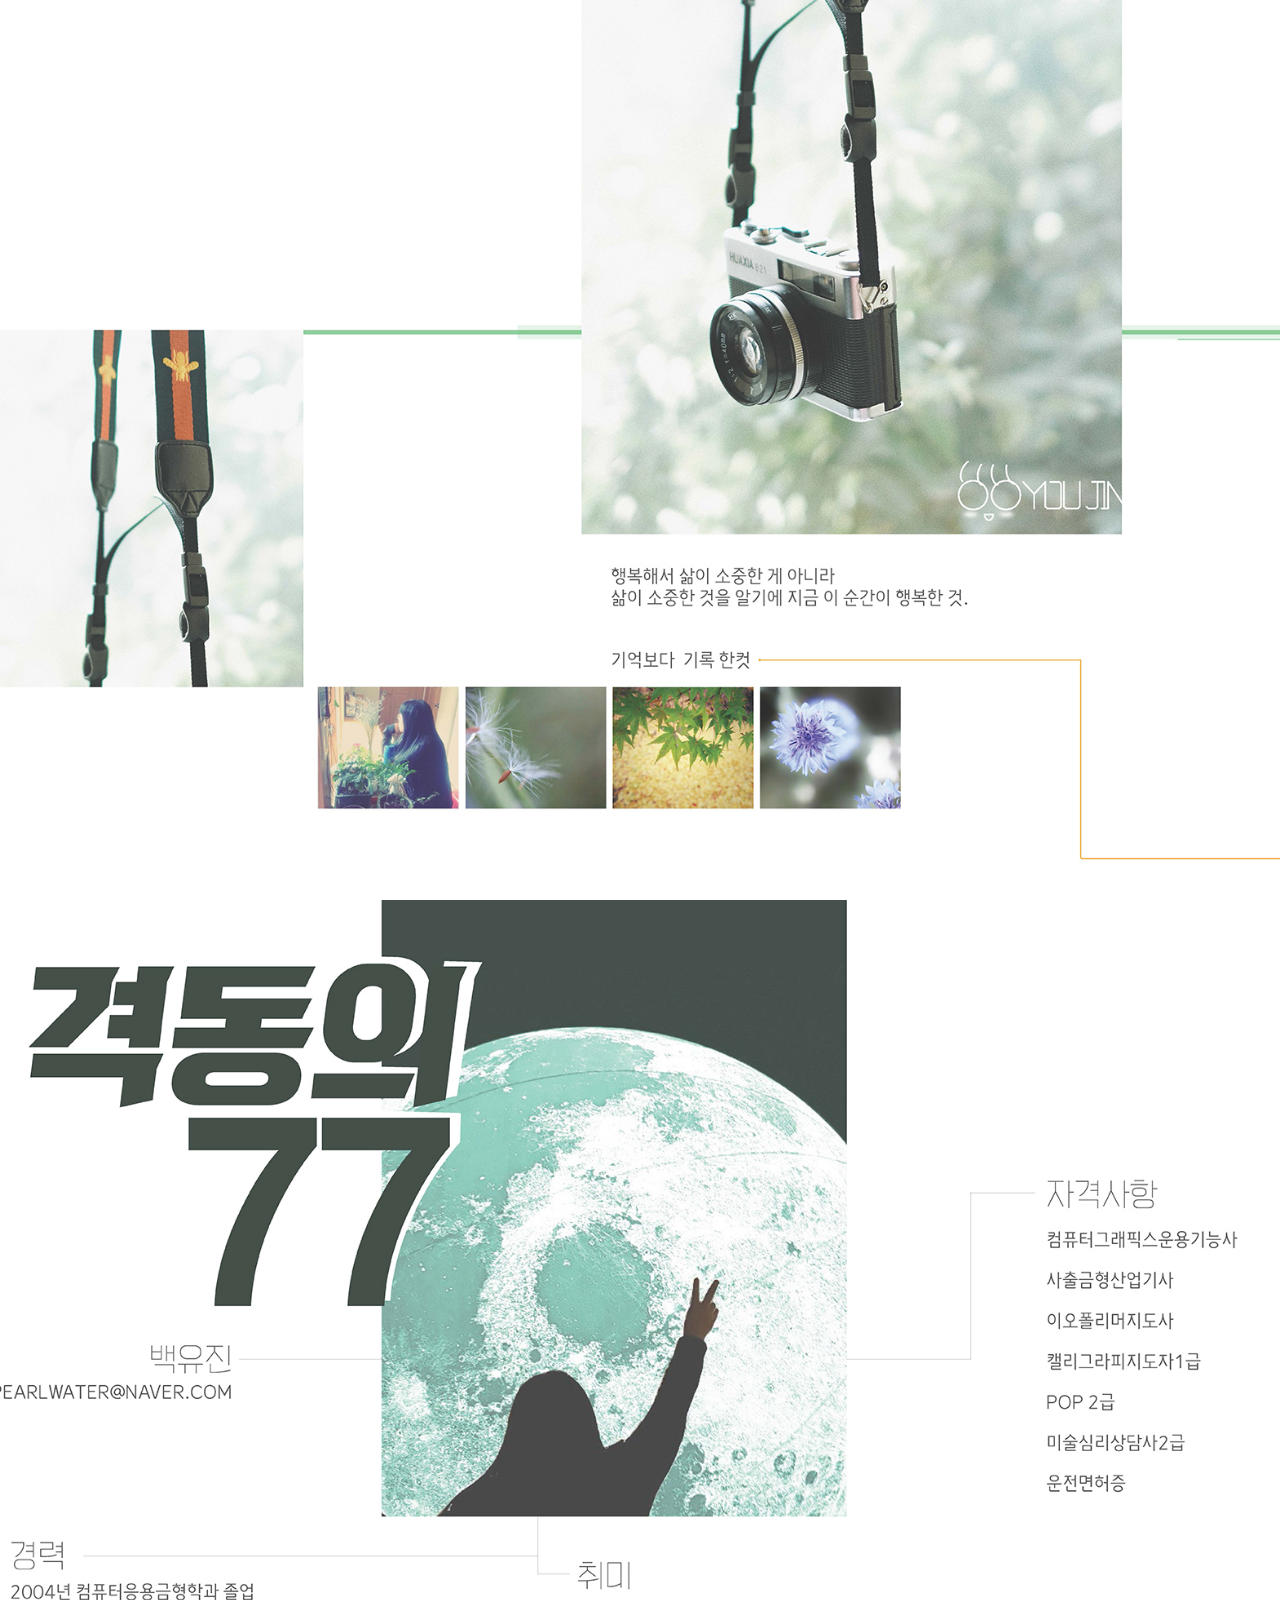
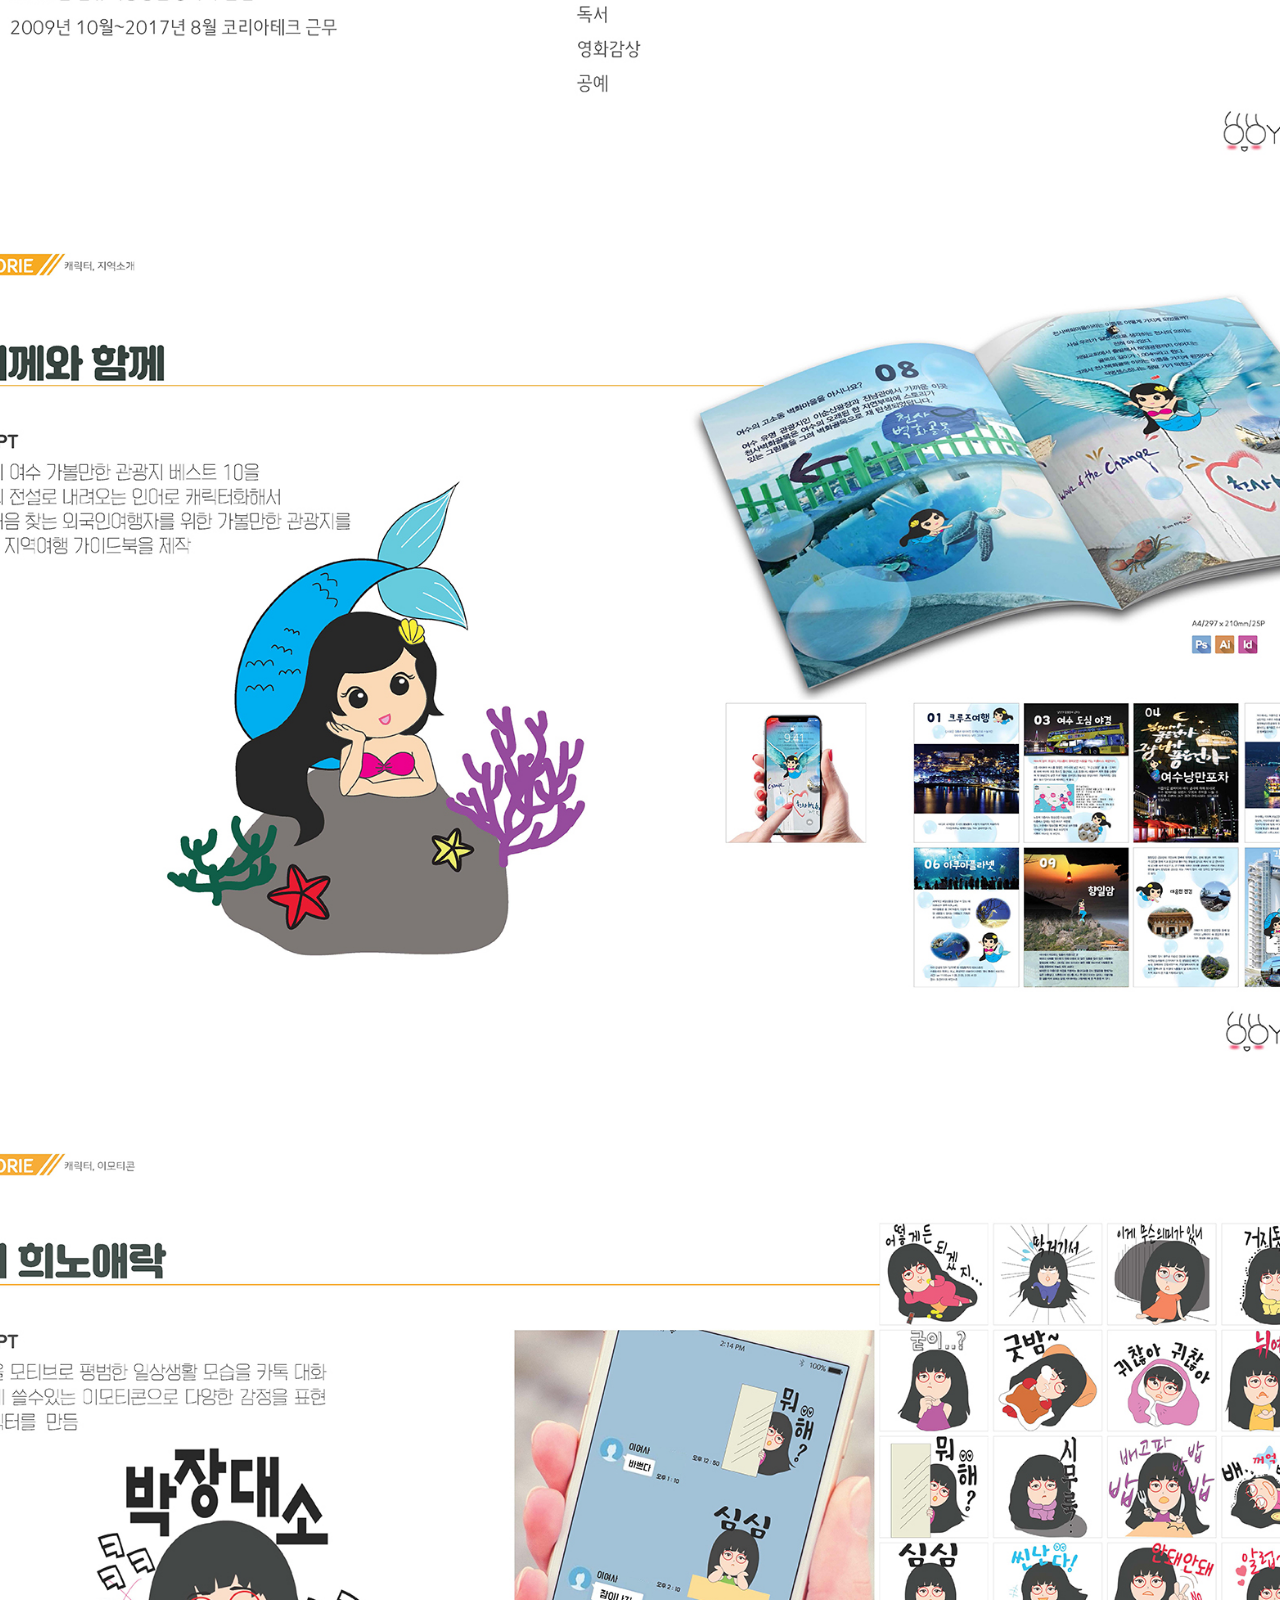
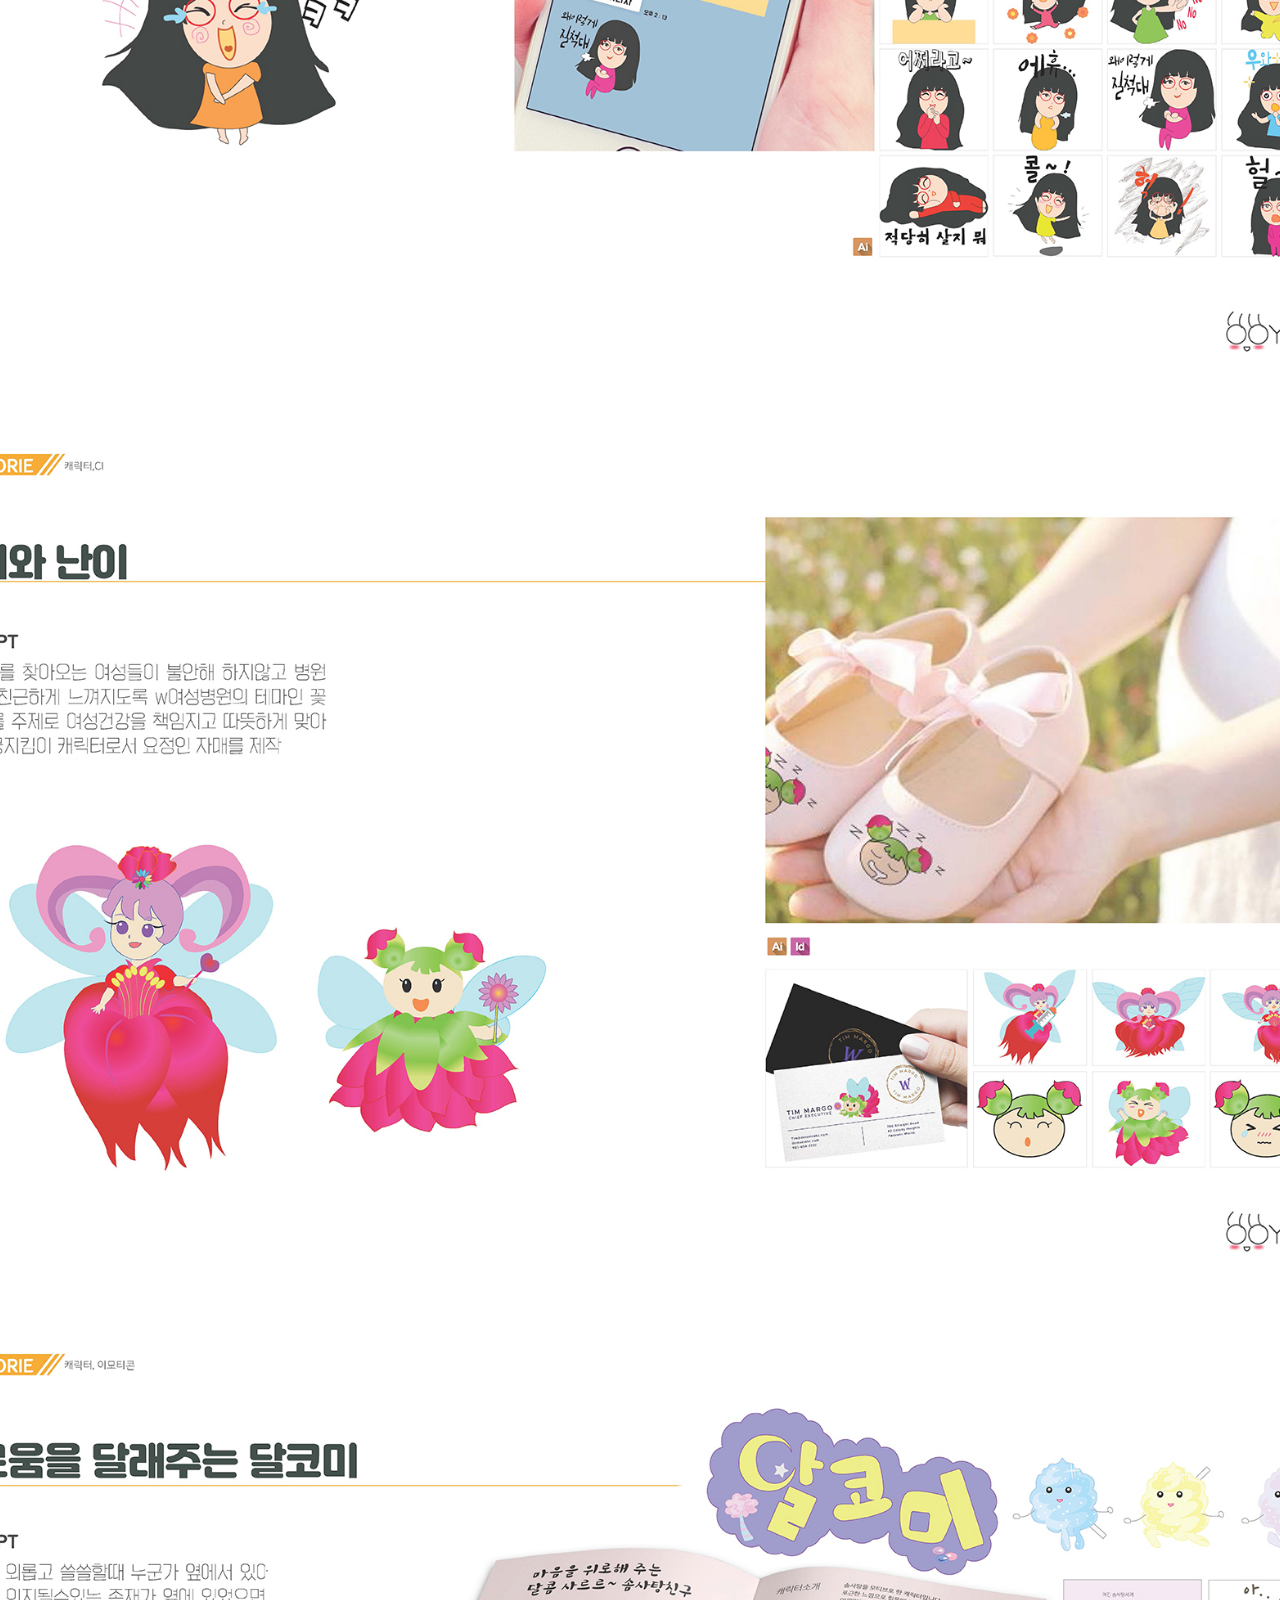
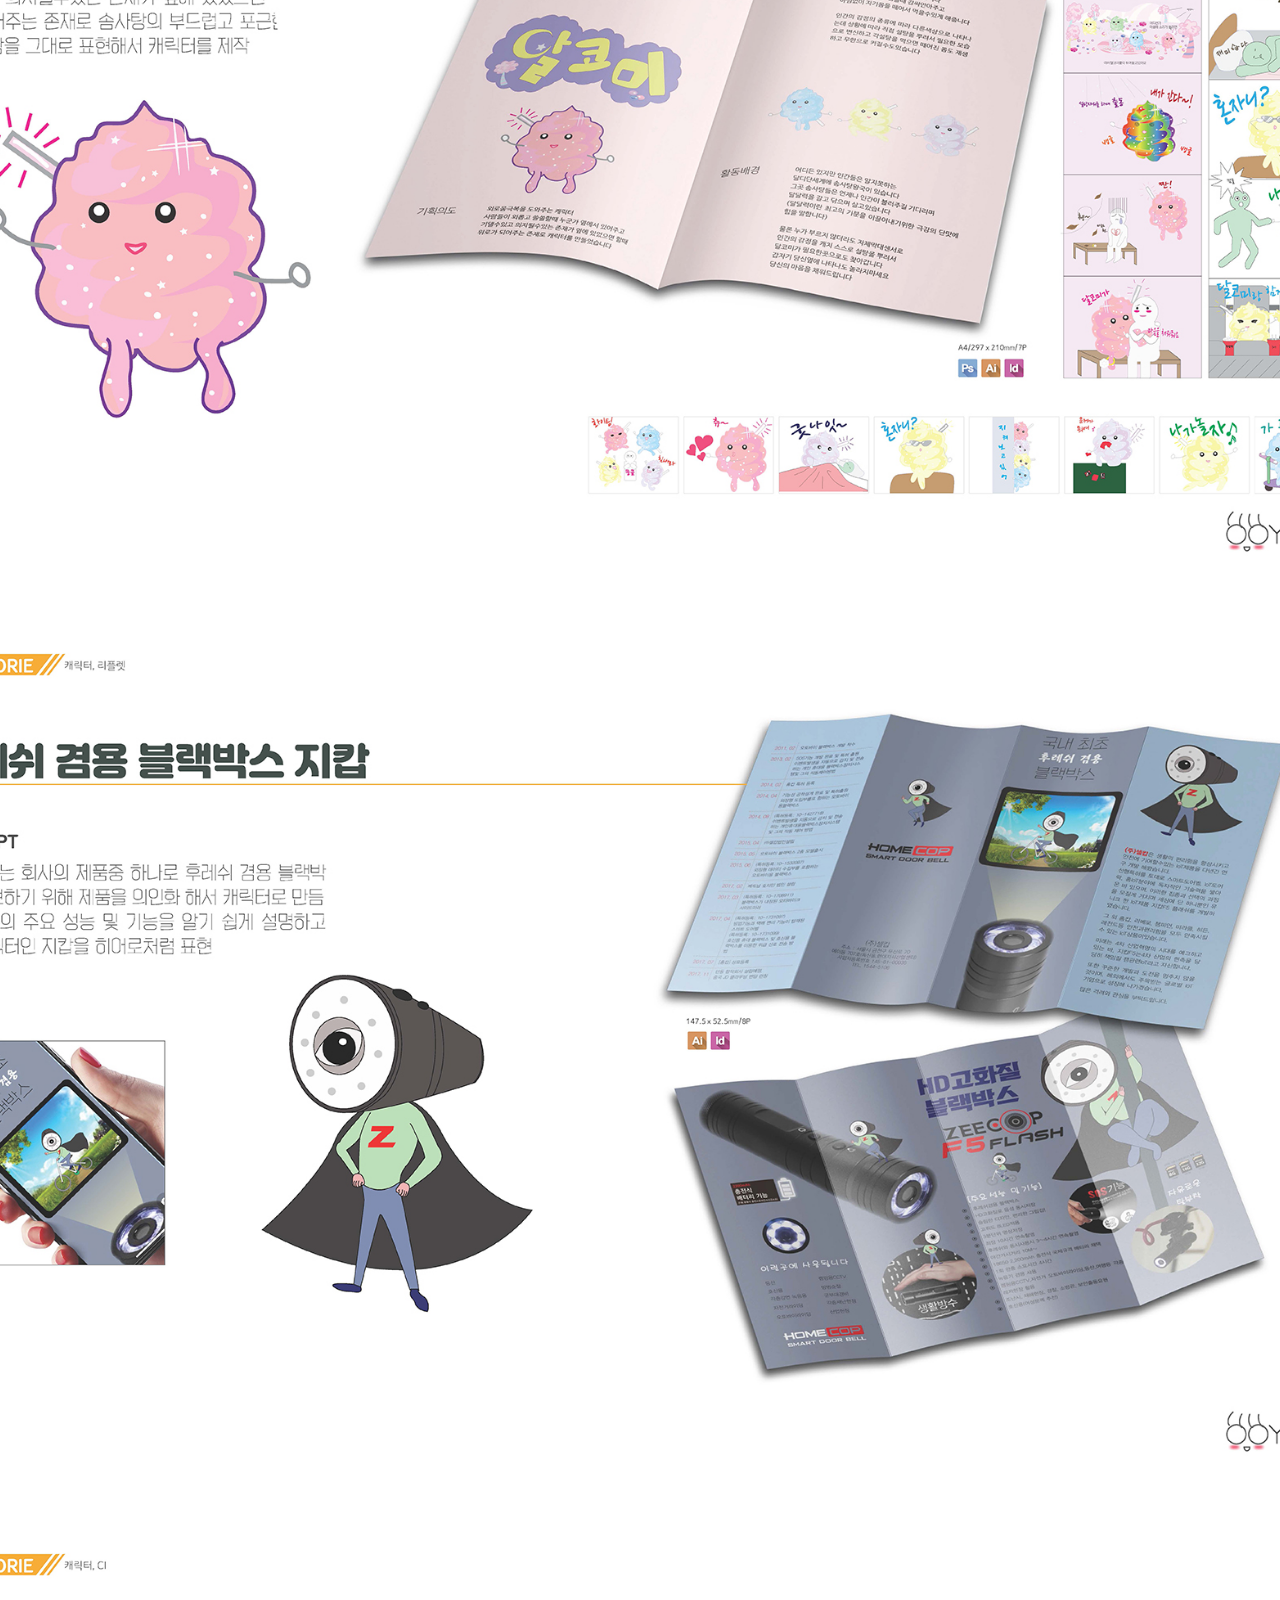
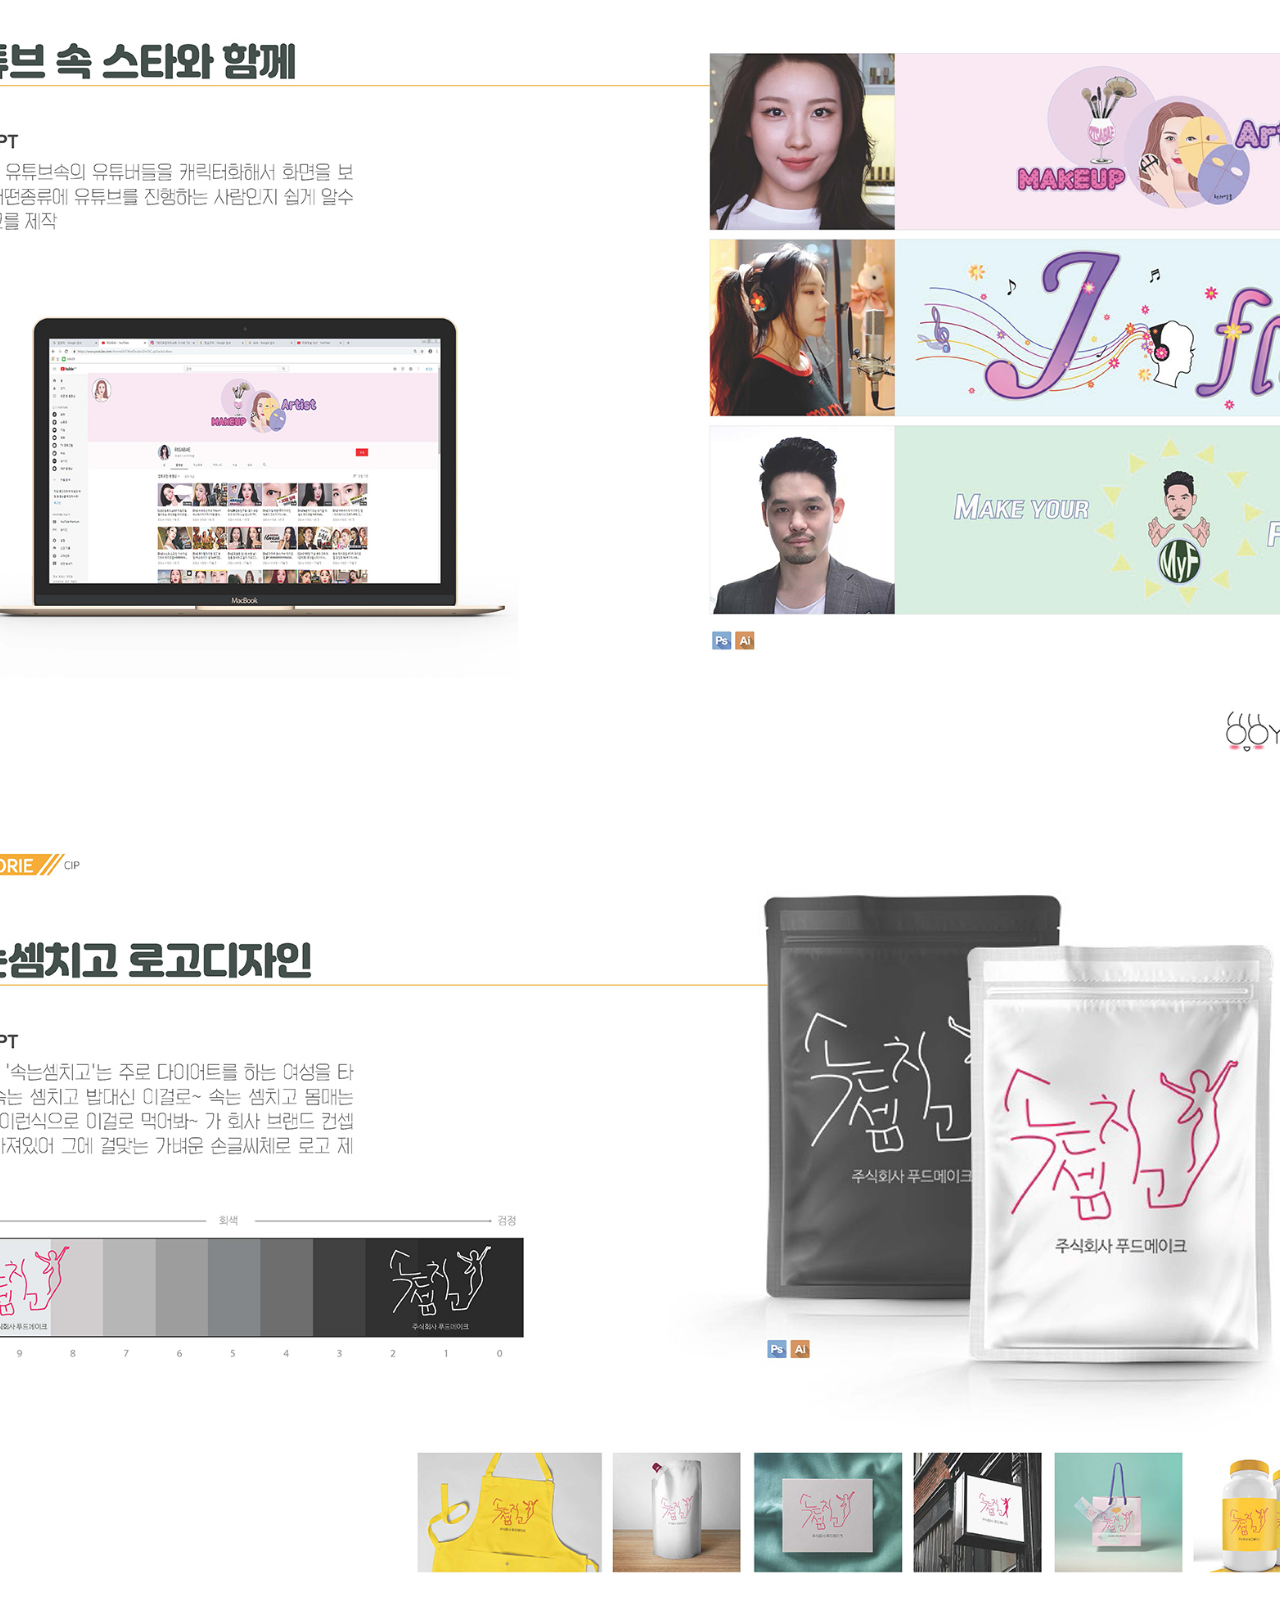
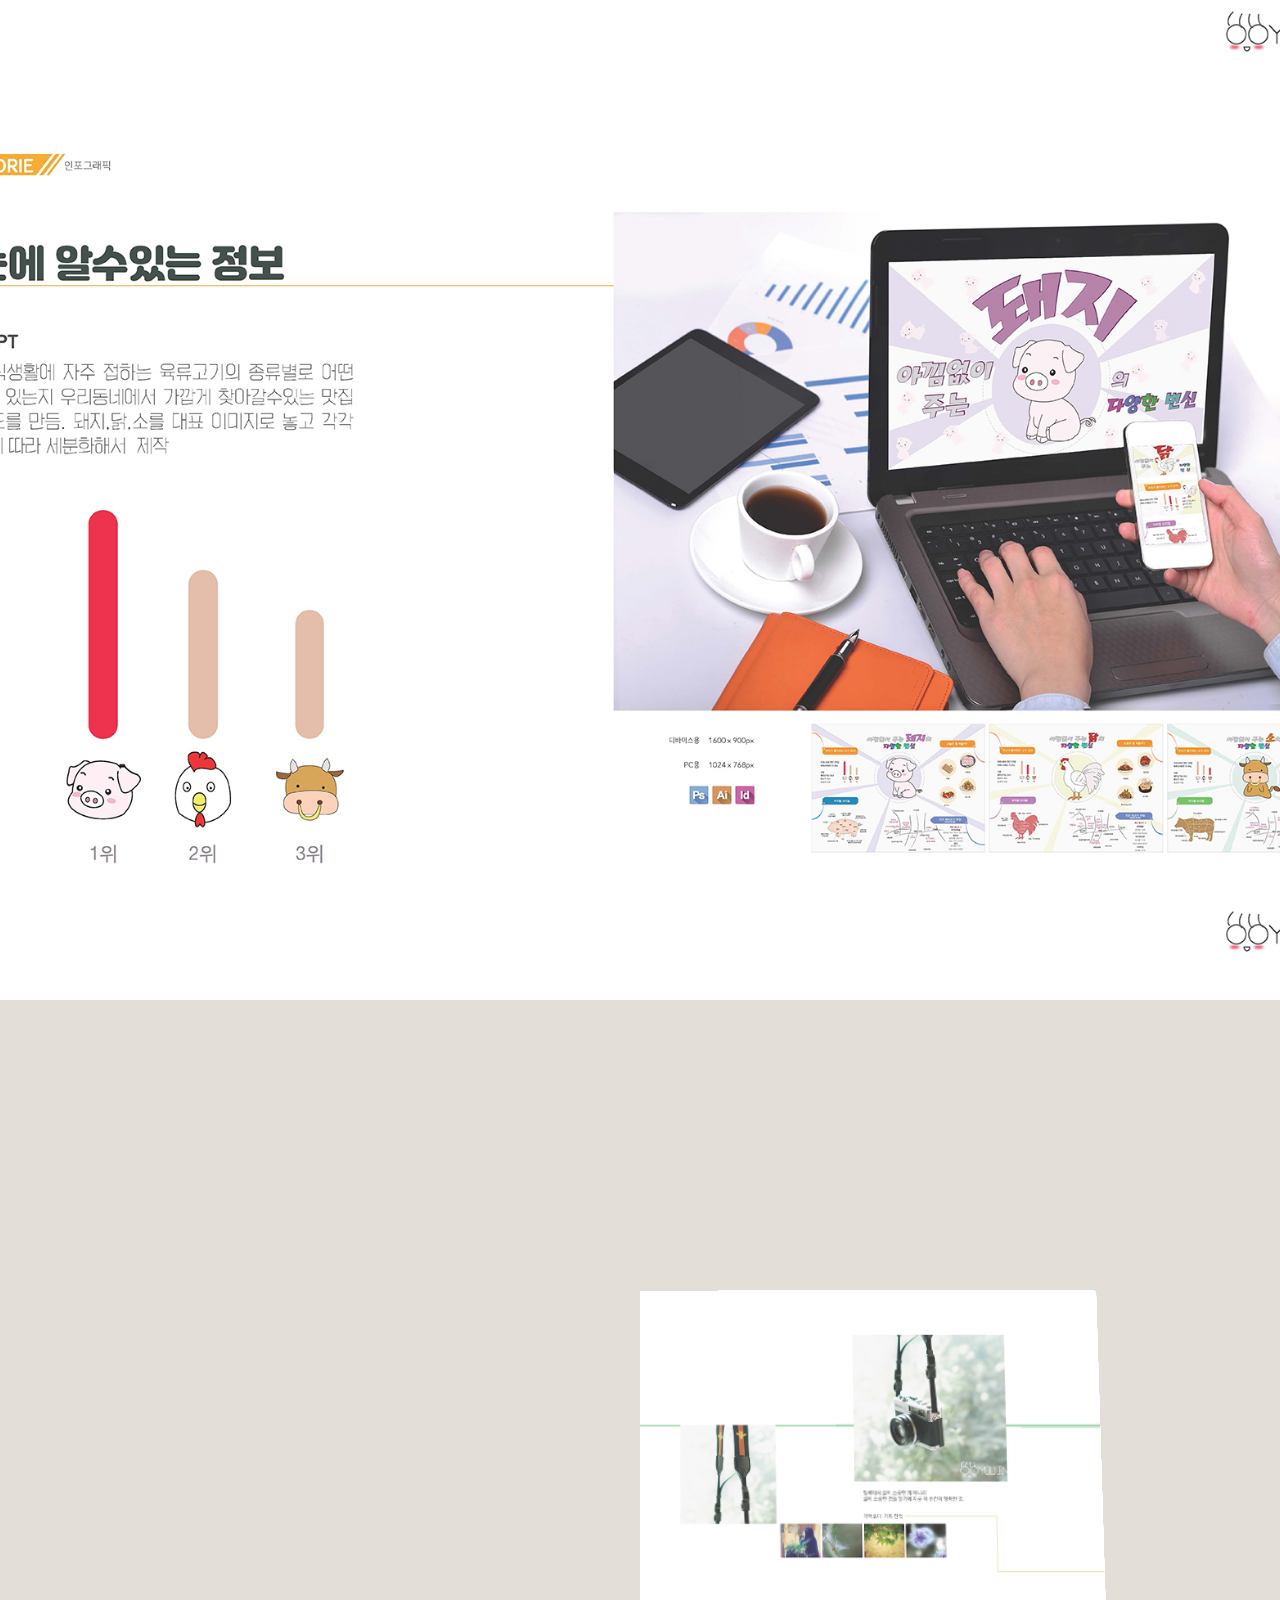
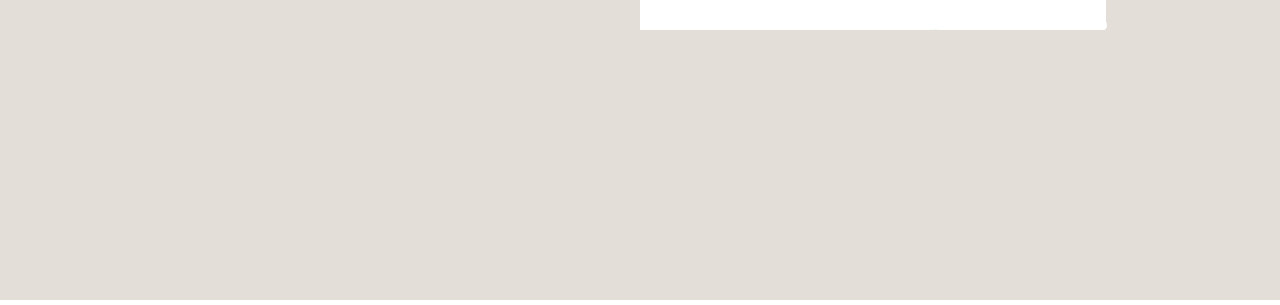
==== index.html @ 965d2ec6 "사이트업로드" ====
<!DOCTYPE html>
<html lang="ko">
<head>
    <meta charset="UTF-8">
    <title>Portfolio Web Book</title>
    <link href="https://fonts.googleapis.com/css?family=Noto+Sans+KR" rel="stylesheet">
    <style>
        *{ margin: 0;padding: 0;}
        body,html{ width: 100%; height: 100%;}
        ul{ list-style: none; }
        a{ text-decoration: none;}
        body{font-family: 'Noto Sans KR', sans-serif;}
        .title{ color: cornflowerblue; text-indent: 68px; pt36px;
        display: none;}
        .page{ width: 100%; height: 100%; background-size: cover;
       /* background-size: 100% 100%; */
    background-repeat: no-repeat; background-position: center center;}
        #page1{ background-image: url("./images/1.jpg")}
        #page2{ background-image: url("./images/2.jpg")}
        #page3{ background-image: url("./images/3.jpg")}
        #page4{ background-image: url("./images/4.jpg")}
        #page5{ background-image: url("./images/5.jpg")}
        #page6{ background-image: url("./images/6.jpg")}
        #page7{ background-image: url("./images/7.jpg")}
        #page8{ background-image: url("./images/8.jpg")}
        #page9{ background-image: url("./images/9.jpg")}
        #page10{ background-image: url("./images/10.jpg")}
        
    </style>
       
</head>
<body>
    <div class="page" id="page1">
        <h1 class="title">Intro</h1>
    </div>
    <div class="page" id="page2">
        <h1 class="title">소개</h1>
    </div>
    <div class="page" id="page3">
        <h1 class="title">여수</h1>
    </div>
    <div class="page" id="page4">
        <h1 class="title">이모티콘</h1>
    </div>
    <div class="page" id="page5">
        <h1 class="title">우미난이</h1>
    </div>
    <div class="page" id="page6">
        <h1 class="title">달코미</h1>
    </div>
    <div class="page" id="page7">
        <h1 class="title">지캅</h1>
    </div>
    <div class="page" id="page8">
        <h1 class="title">유튜브</h1>
    </div>
    <div class="page" id="page9">
        <h1 class="title">CI/BI</h1>
    </div>
    <div class="page" id="page10">
        <h1 class="title">인포그래픽</h1>       
    </div>
    <div class="page" id="page11">
        <h1 class="title">웹북</h1> 
        <iframe src="webbook.html" frameborder="0"
        width="100%" height="100%" allowfullscreen 
        scrolling="no"></iframe>      
    </div>
    <script src="jquery-latest.js"></script>
    <script src="par.js"></script>
</body>
</html>
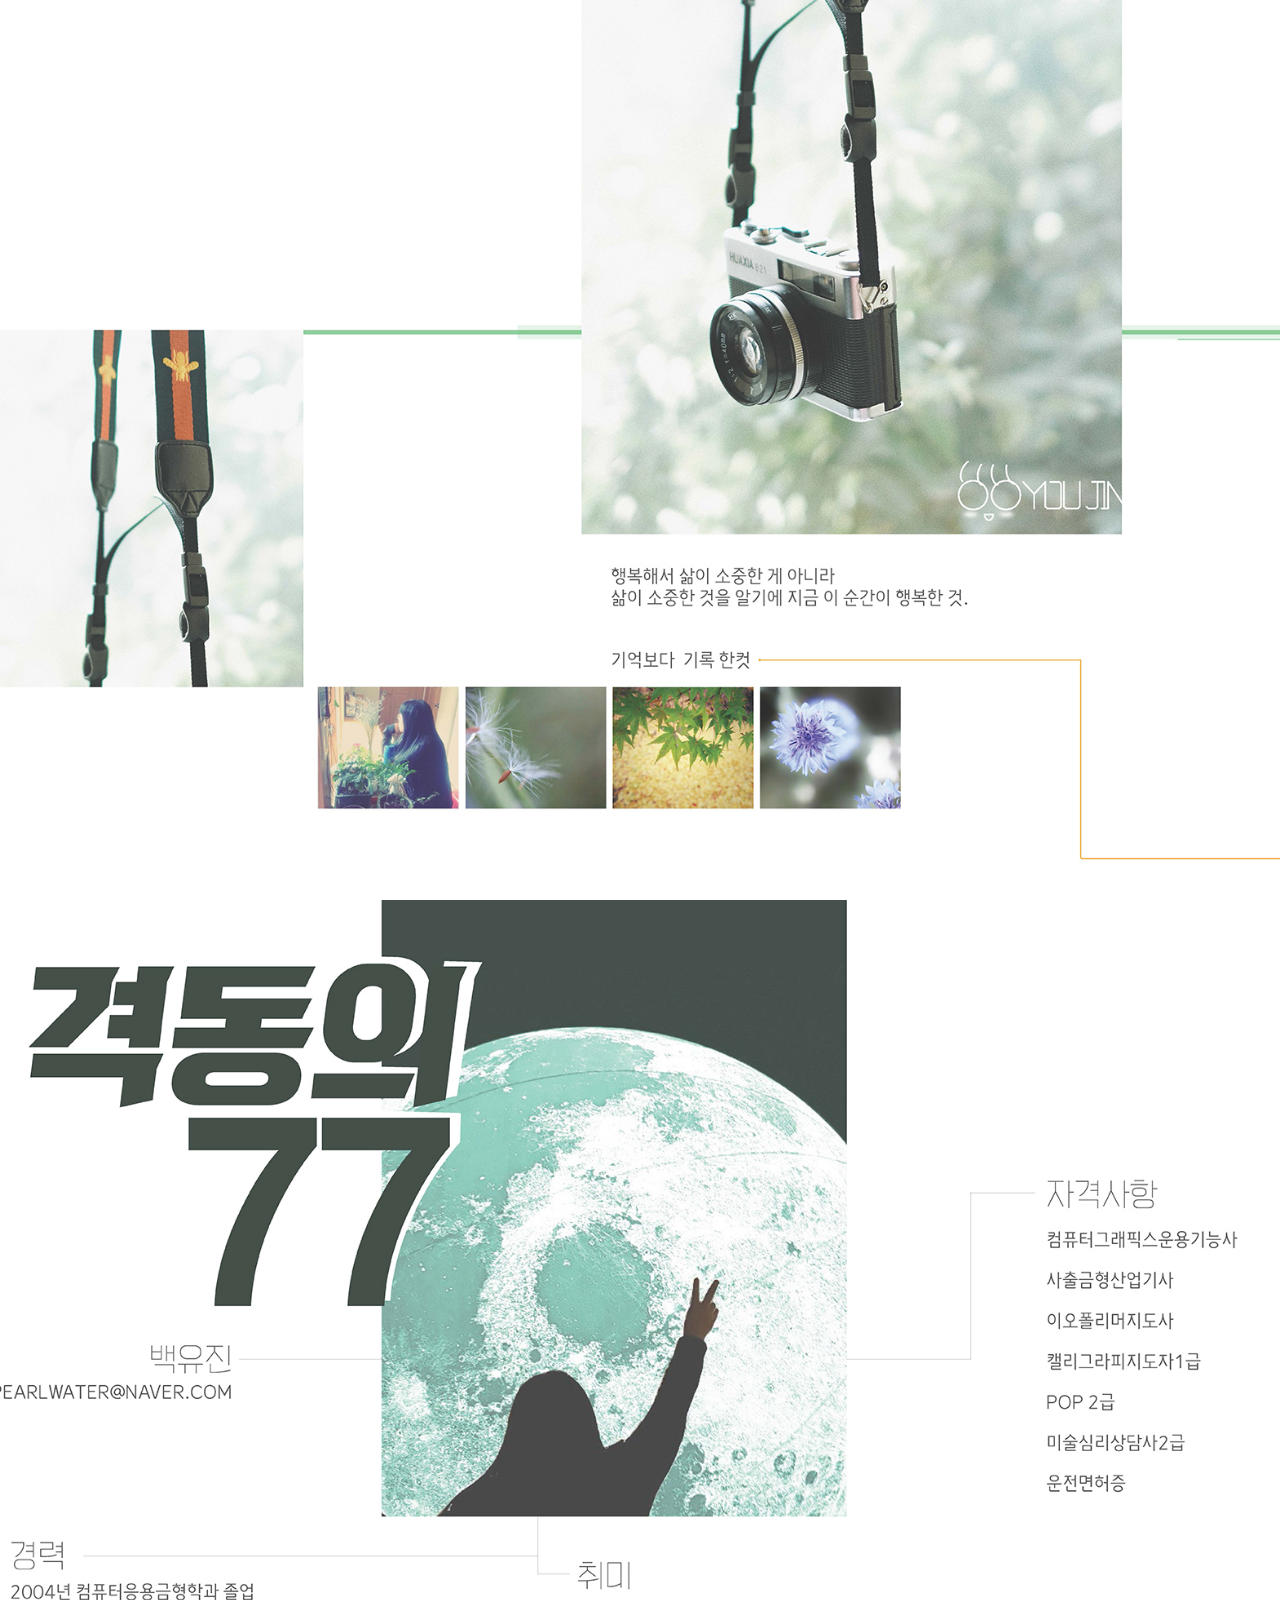
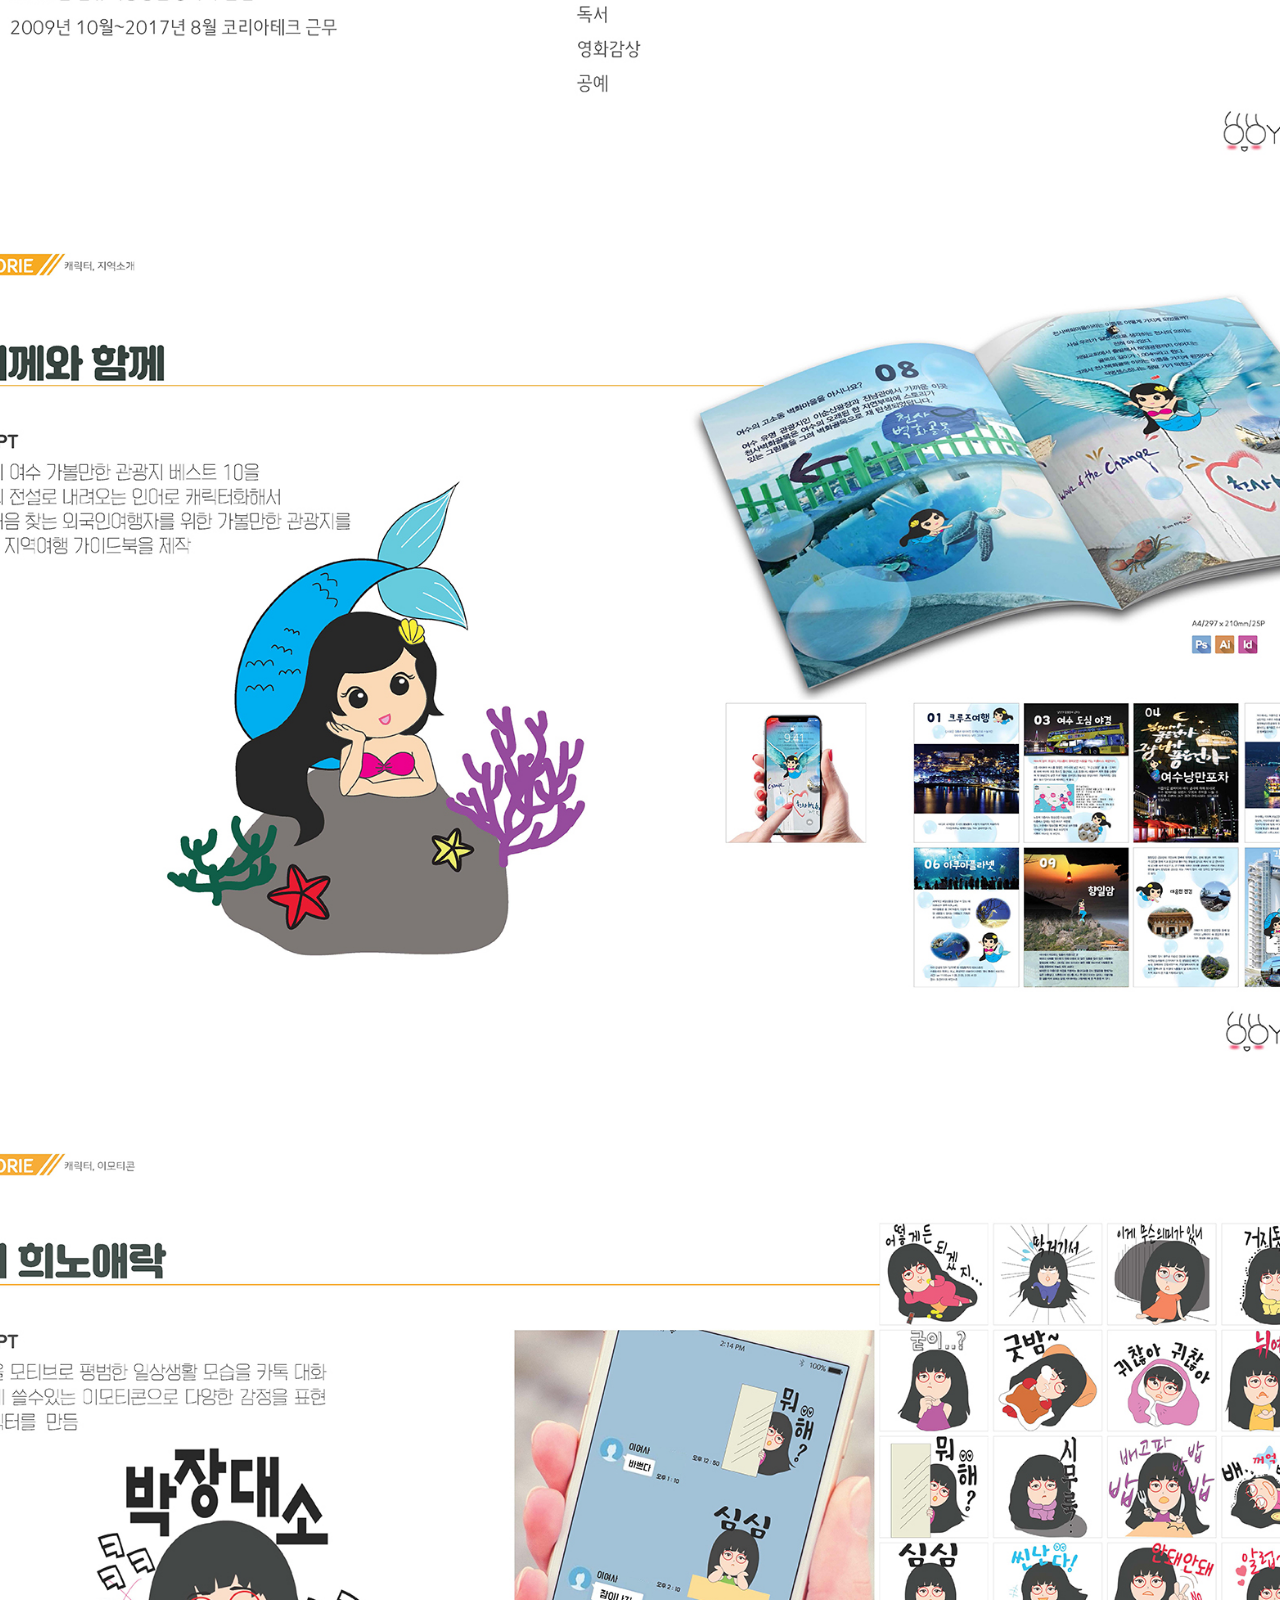
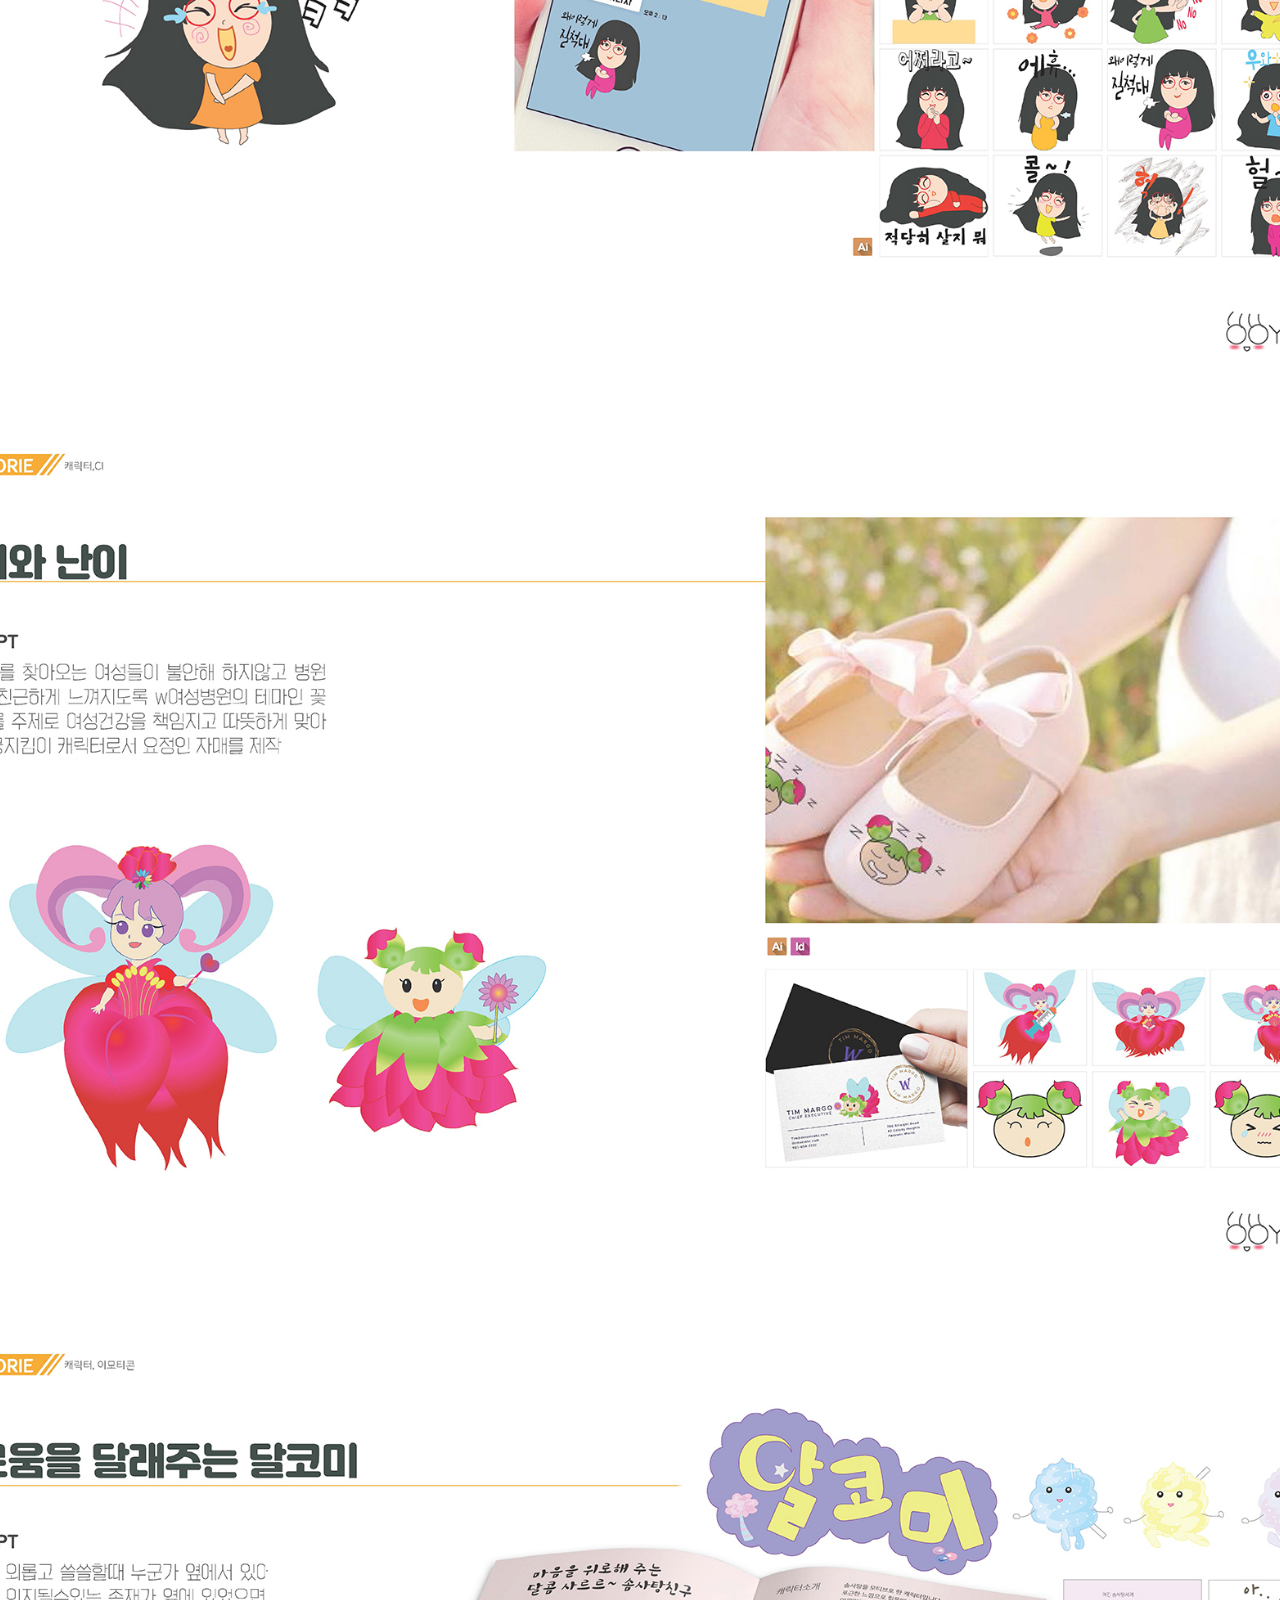
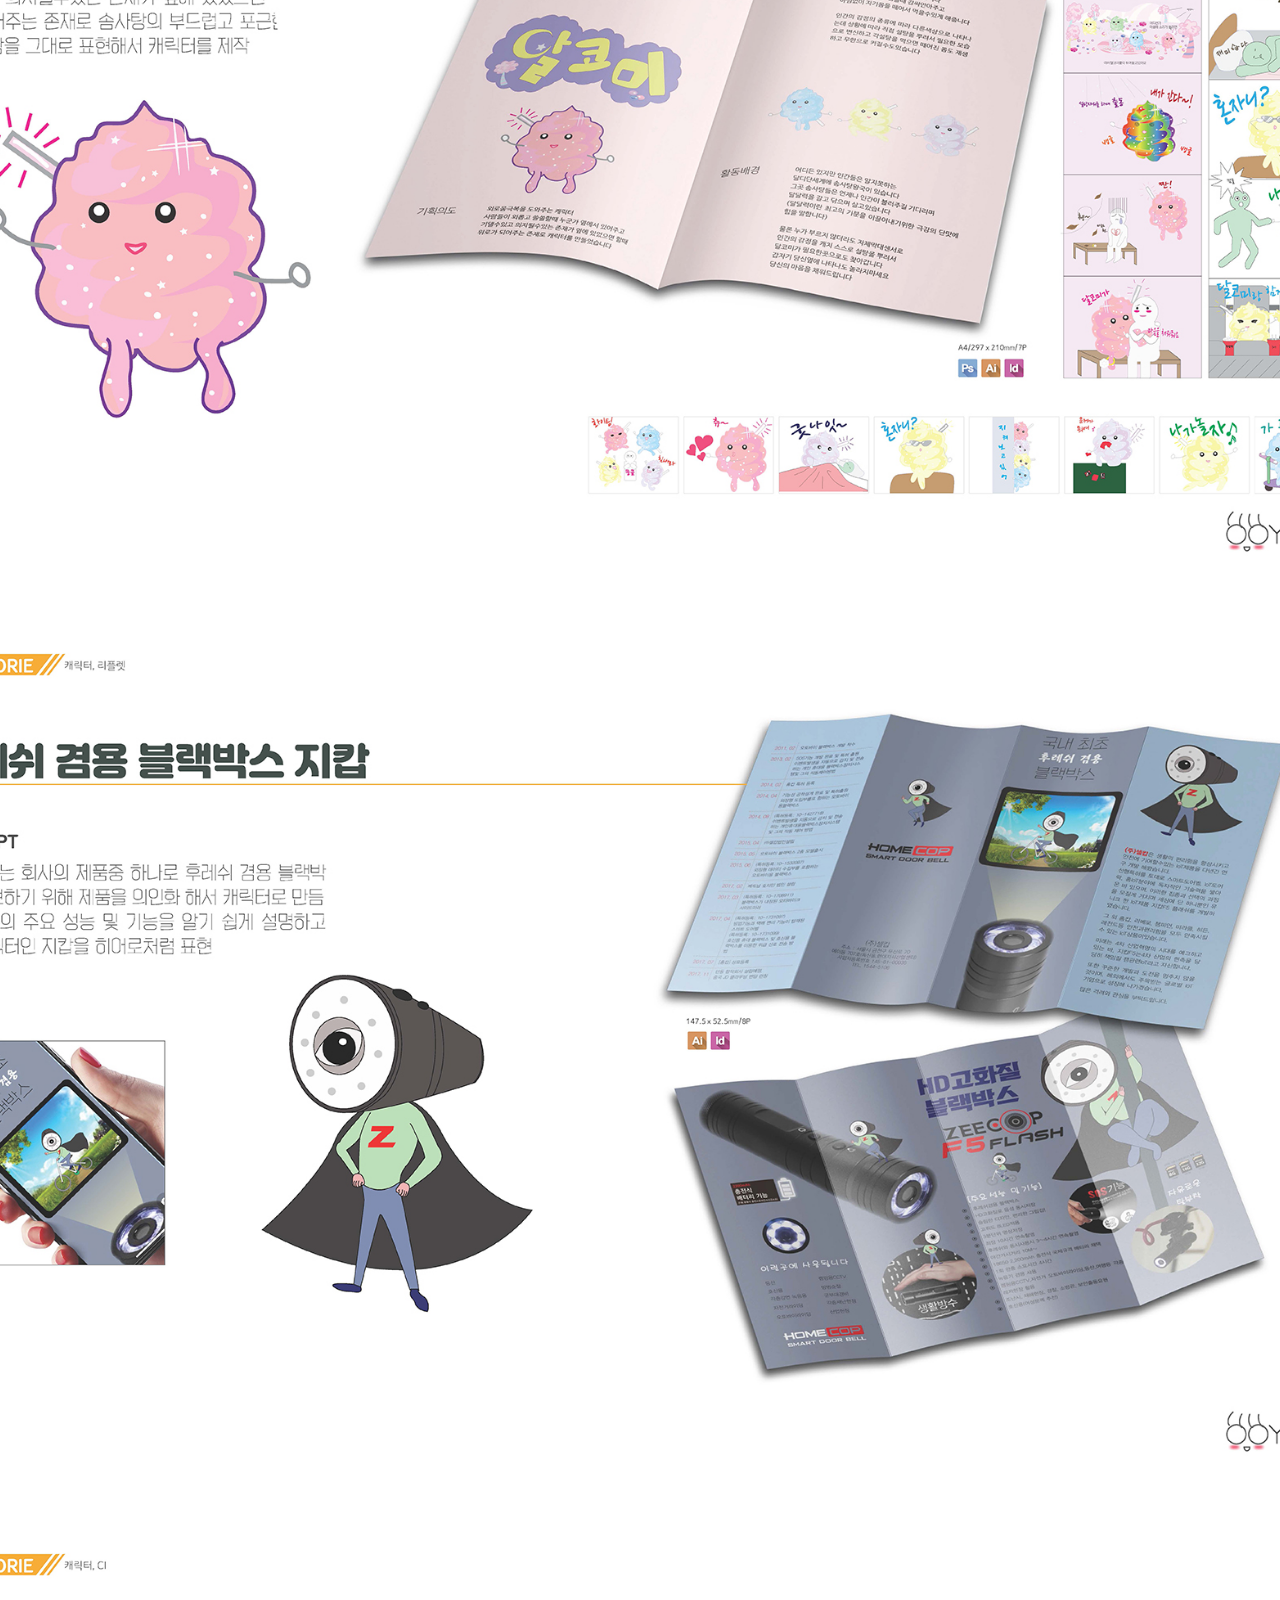
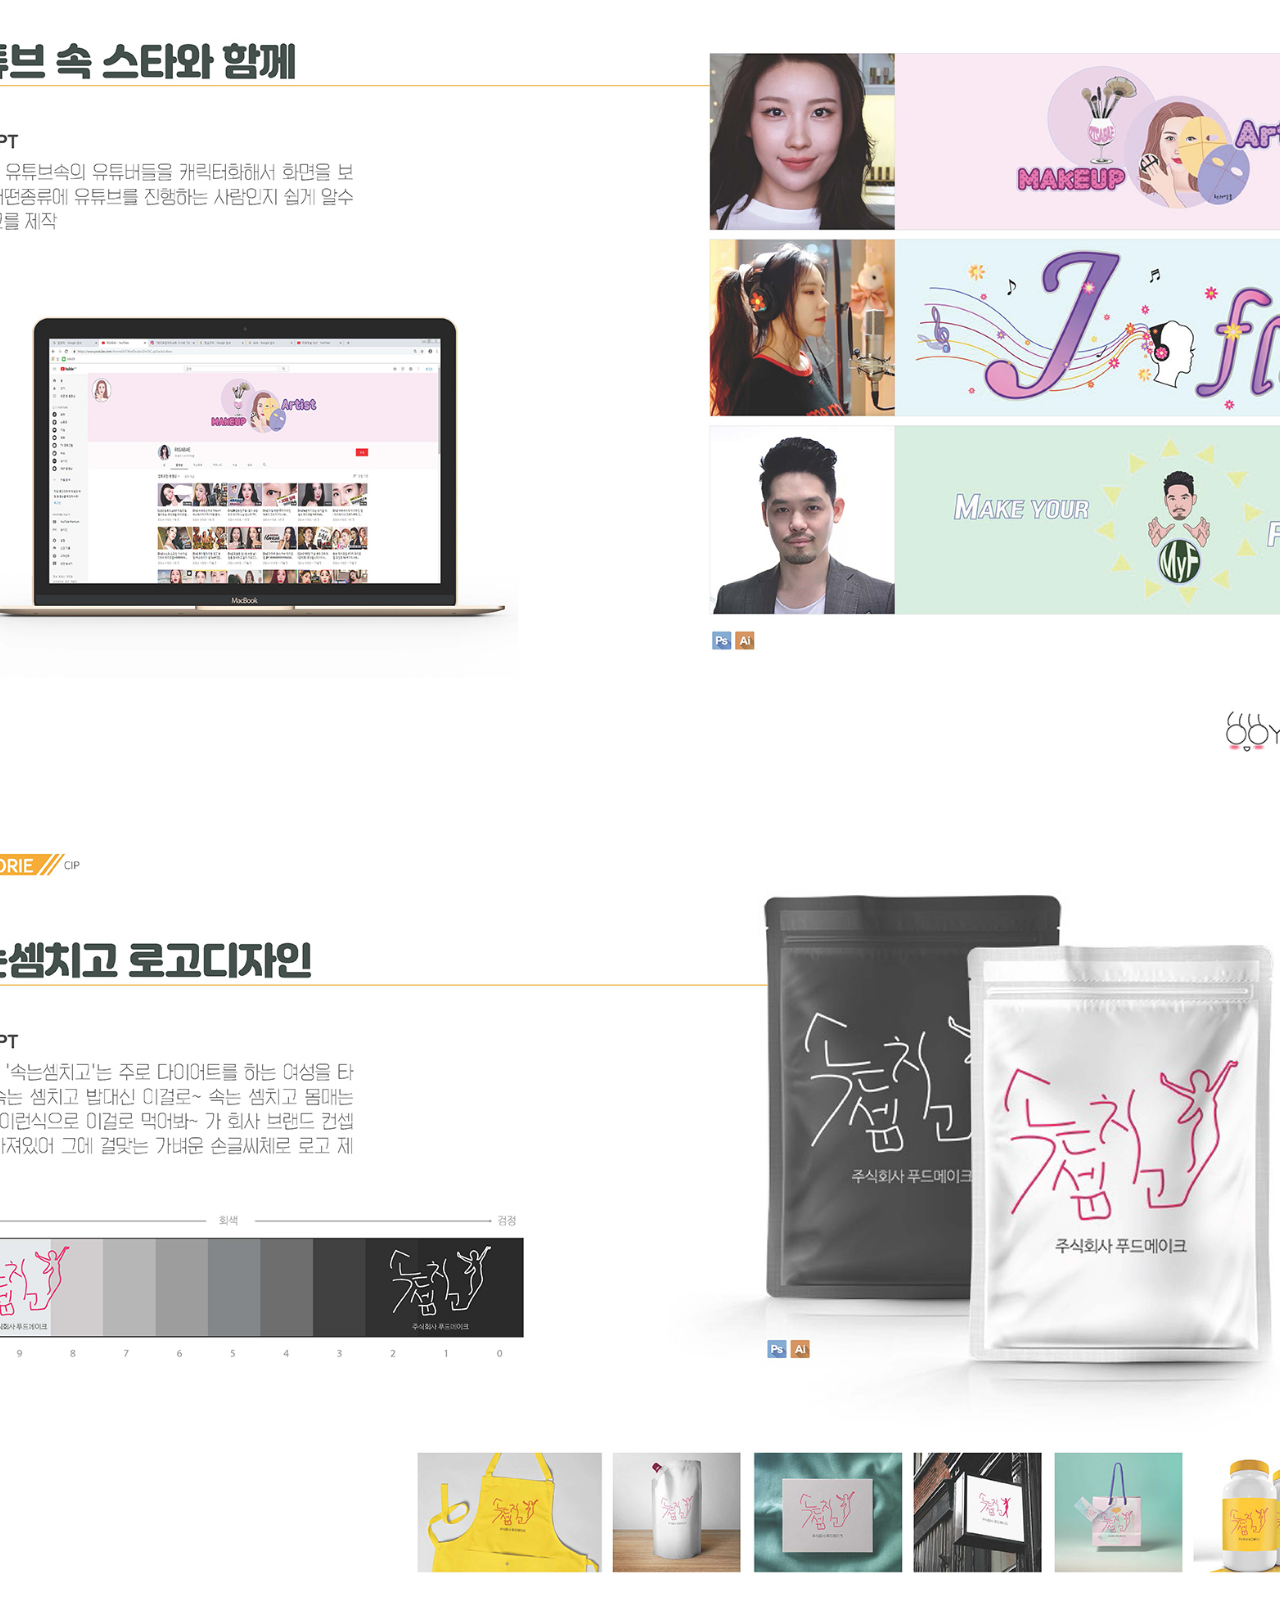
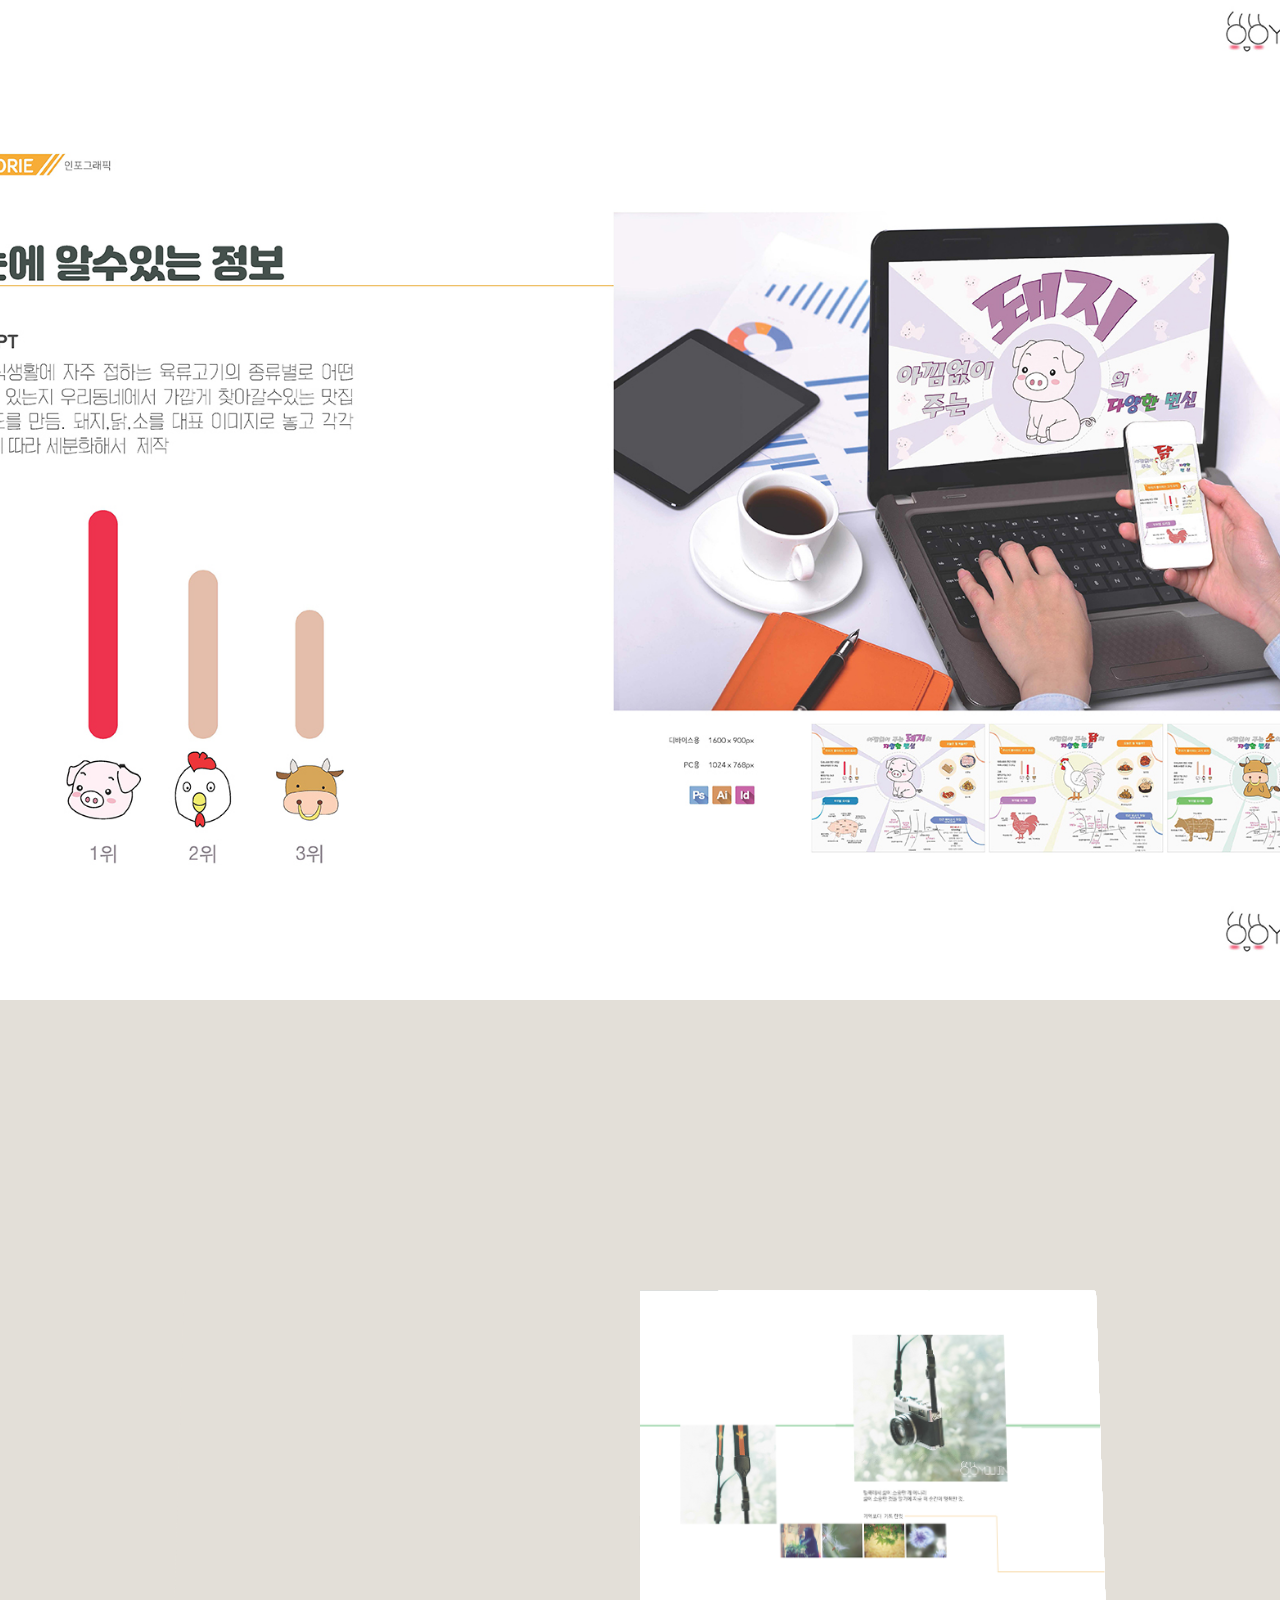
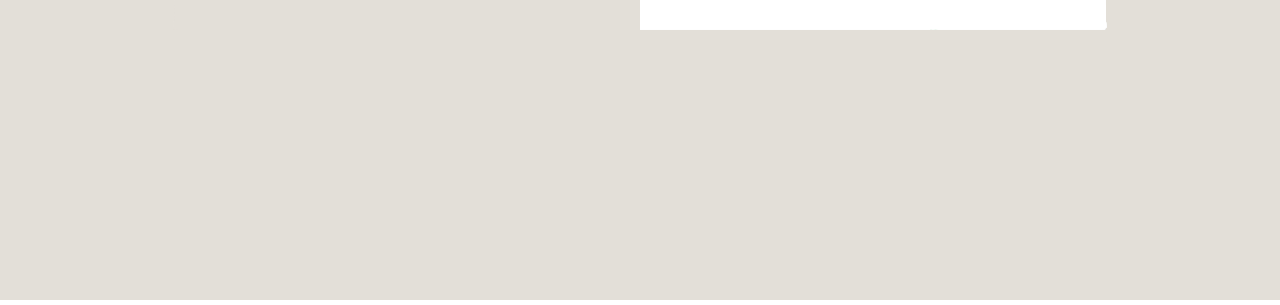
==== commit 32e9b57f: "사이트업로드" ====
--- a/index.html
+++ b/index.html
@@ -10,8 +10,7 @@
         ul{ list-style: none; }
         a{ text-decoration: none;}
         body{font-family: 'Noto Sans KR', sans-serif;}
-        .title{ color: cornflowerblue; text-indent: 68px; pt36px;
-        display: none;}
+        .title{ color: cornflowerblue; text-indent: 68px; display: none;}
         .page{ width: 100%; height: 100%; background-size: cover;
        /* background-size: 100% 100%; */
     background-repeat: no-repeat; background-position: center center;}
@@ -62,9 +61,7 @@
     </div>
     <div class="page" id="page11">
         <h1 class="title">웹북</h1> 
-        <iframe src="webbook.html" frameborder="0"
-        width="100%" height="100%" allowfullscreen 
-        scrolling="no"></iframe>      
+        <iframe src="webbook.html" frameborder="0" width="100%" height="100%" allowfullscreen scrolling="no"></iframe>      
     </div>
     <script src="jquery-latest.js"></script>
     <script src="par.js"></script>
